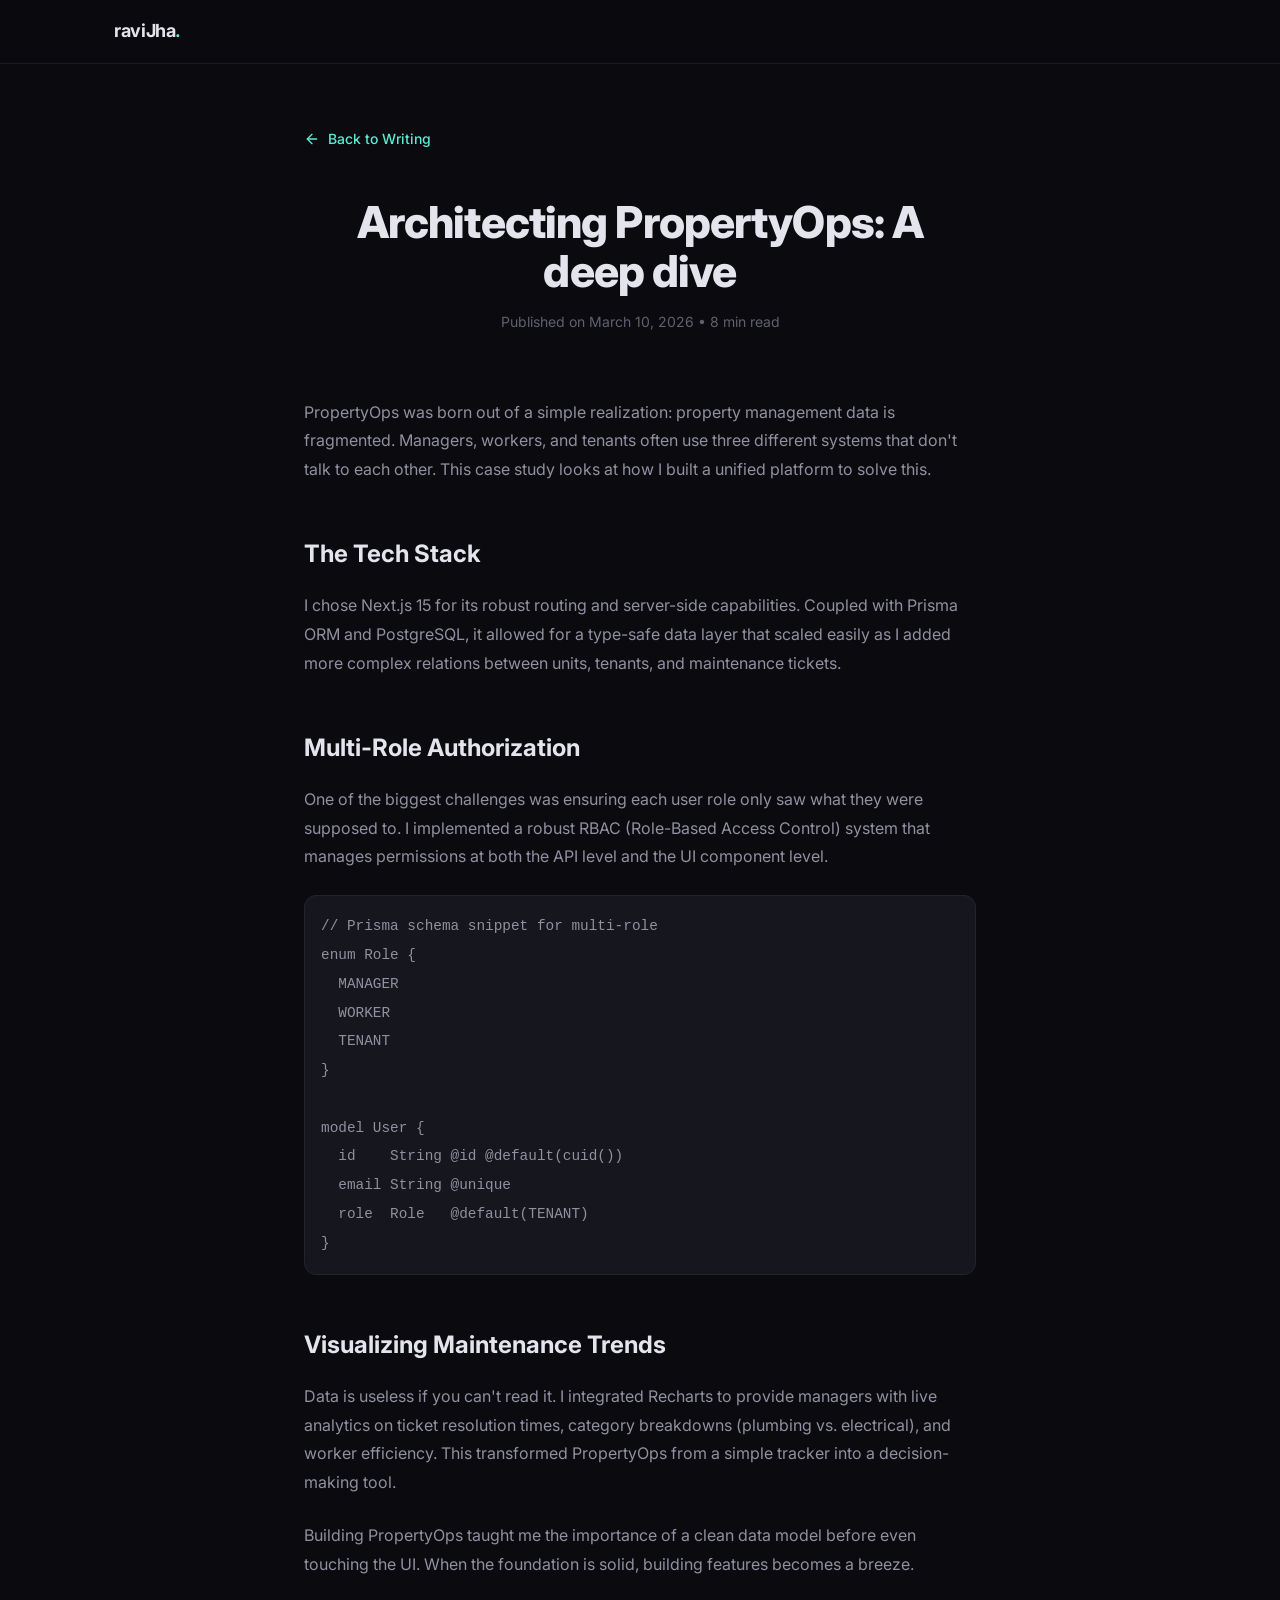
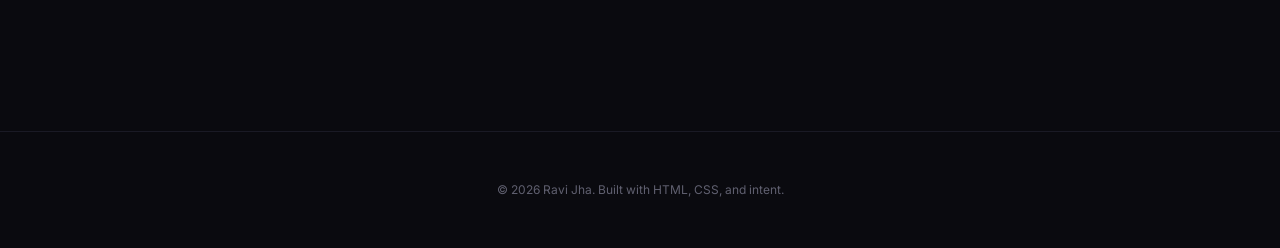
==== blog/building-property-ops.html @ 8fcde9bc "feat: add technical writing section and initial blog posts" ====
<!DOCTYPE html>
<html lang="en">
<head>
  <meta charset="UTF-8">
  <meta name="viewport" content="width=device-width, initial-scale=1.0">
  <title>Architecting PropertyOps — Ravi Jha</title>
  <link rel="stylesheet" href="../styles.css">
  <link rel="icon" type="image/png" href="../favicon.png">
</head>
<body>
  <nav class="nav">
    <div class="container">
      <a href="../index.html" class="nav-logo">raviJha<span>.</span></a>
    </div>
  </nav>

  <main class="post-container">
    <a href="../index.html#writing" class="post-back-link">
      <svg xmlns="http://www.w3.org/2000/svg" width="16" height="16" viewBox="0 0 24 24" fill="none" stroke="currentColor" stroke-width="2" stroke-linecap="round" stroke-linejoin="round"><line x1="19" y1="12" x2="5" y2="12"></line><polyline points="12 19 5 12 12 5"></polyline></svg>
      Back to Writing
    </a>

    <header class="post-header">
      <h1 class="post-title">Architecting PropertyOps: A deep dive</h1>
      <div class="post-meta">Published on March 10, 2026 • 8 min read</div>
    </header>

    <article class="post-content">
      <p>PropertyOps was born out of a simple realization: property management data is fragmented. Managers, workers, and tenants often use three different systems that don't talk to each other. This case study looks at how I built a unified platform to solve this.</p>
      
      <h2>The Tech Stack</h2>
      <p>I chose Next.js 15 for its robust routing and server-side capabilities. Coupled with Prisma ORM and PostgreSQL, it allowed for a type-safe data layer that scaled easily as I added more complex relations between units, tenants, and maintenance tickets.</p>
      
      <h2>Multi-Role Authorization</h2>
      <p>One of the biggest challenges was ensuring each user role only saw what they were supposed to. I implemented a robust RBAC (Role-Based Access Control) system that manages permissions at both the API level and the UI component level.</p>

      <pre><code>// Prisma schema snippet for multi-role
enum Role {
  MANAGER
  WORKER
  TENANT
}

model User {
  id    String @id @default(cuid())
  email String @unique
  role  Role   @default(TENANT)
}</code></pre>

      <h2>Visualizing Maintenance Trends</h2>
      <p>Data is useless if you can't read it. I integrated Recharts to provide managers with live analytics on ticket resolution times, category breakdowns (plumbing vs. electrical), and worker efficiency. This transformed PropertyOps from a simple tracker into a decision-making tool.</p>

      <p>Building PropertyOps taught me the importance of a clean data model before even touching the UI. When the foundation is solid, building features becomes a breeze.</p>
    </article>
  </main>

  <footer class="footer">
    <div class="container">
      <p>© 2026 Ravi Jha. Built with HTML, CSS, and intent.</p>
    </div>
  </footer>
</body>
</html>
---- styles.css ----
/* ============================================
   DESIGN SYSTEM — Ravi Jha Portfolio
   ============================================ */

@import url('https://fonts.googleapis.com/css2?family=Inter:wght@400;500;600;700;800&display=swap');

/* --- Tokens --- */
:root {
  --color-bg: #0a0a0f;
  --color-bg-raised: #111118;
  --color-bg-card: #16161f;
  --color-bg-card-hover: #1c1c28;
  --color-border: #23232f;
  --color-border-subtle: #1a1a25;

  --color-text: #e4e4ec;
  --color-text-secondary: #9090a0;
  --color-text-muted: #606070;

  --color-accent: #5eead4;
  --color-accent-dim: rgba(94, 234, 212, 0.12);
  --color-accent-glow: rgba(94, 234, 212, 0.06);

  --font: 'Inter', -apple-system, BlinkMacSystemFont, 'Segoe UI', sans-serif;

  --fs-xs: 0.75rem;
  --fs-sm: 0.875rem;
  --fs-base: 1rem;
  --fs-lg: 1.125rem;
  --fs-xl: 1.5rem;
  --fs-2xl: 2rem;
  --fs-3xl: 2.75rem;
  --fs-4xl: 3.5rem;

  --space-xs: 0.5rem;
  --space-sm: 0.75rem;
  --space-md: 1rem;
  --space-lg: 1.5rem;
  --space-xl: 2rem;
  --space-2xl: 3rem;
  --space-3xl: 4rem;
  --space-4xl: 6rem;
  --space-5xl: 8rem;

  --radius: 12px;
  --radius-sm: 8px;
  --radius-lg: 16px;

  --max-width: 1100px;
  --nav-height: 64px;

  --transition: 0.25s cubic-bezier(0.4, 0, 0.2, 1);
}

/* --- Reset --- */
*, *::before, *::after {
  box-sizing: border-box;
  margin: 0;
  padding: 0;
}

html {
  scroll-behavior: smooth;
  scroll-padding-top: var(--nav-height);
  -webkit-font-smoothing: antialiased;
  -moz-osx-font-smoothing: grayscale;
}

body {
  font-family: var(--font);
  font-size: var(--fs-base);
  line-height: 1.6;
  color: var(--color-text);
  background-color: var(--color-bg);
}

a {
  color: inherit;
  text-decoration: none;
}

ul, ol {
  list-style: none;
}

img {
  max-width: 100%;
  display: block;
}

button {
  font-family: inherit;
  cursor: pointer;
  border: none;
  background: none;
}

/* --- Utilities --- */
.container {
  width: 100%;
  max-width: var(--max-width);
  margin: 0 auto;
  padding: 0 var(--space-lg);
}

.section {
  padding: var(--space-5xl) 0;
}

.section-label {
  font-size: var(--fs-xs);
  font-weight: 700;
  letter-spacing: 0.15em;
  text-transform: uppercase;
  color: var(--color-accent);
  margin-bottom: var(--space-sm);
}

.section-heading {
  font-size: var(--fs-2xl);
  font-weight: 800;
  letter-spacing: -0.02em;
  line-height: 1.2;
  color: var(--color-text);
  margin-bottom: var(--space-lg);
}

/* scroll-reveal animation */
.reveal {
  opacity: 0;
  transform: translateY(24px);
  transition: opacity 0.6s var(--transition), transform 0.6s var(--transition);
}

.reveal.visible {
  opacity: 1;
  transform: translateY(0);
}


/* ============================================
   NAVIGATION
   ============================================ */

.nav {
  position: fixed;
  top: 0;
  left: 0;
  right: 0;
  height: var(--nav-height);
  background: rgba(10, 10, 15, 0.85);
  backdrop-filter: blur(16px);
  -webkit-backdrop-filter: blur(16px);
  border-bottom: 1px solid var(--color-border-subtle);
  z-index: 100;
  display: flex;
  align-items: center;
}

.nav .container {
  display: flex;
  align-items: center;
  justify-content: space-between;
}

.nav-logo {
  font-size: var(--fs-lg);
  font-weight: 700;
  color: var(--color-text);
  letter-spacing: -0.02em;
}

.nav-logo span {
  color: var(--color-accent);
}

.nav-links {
  display: flex;
  align-items: center;
  gap: var(--space-xl);
}

.nav-links a {
  font-size: var(--fs-sm);
  font-weight: 500;
  color: var(--color-text-secondary);
  transition: color var(--transition);
  position: relative;
}

.nav-links a:hover {
  color: var(--color-text);
}

.nav-links a::after {
  content: '';
  position: absolute;
  bottom: -4px;
  left: 0;
  width: 0;
  height: 1.5px;
  background: var(--color-accent);
  transition: width var(--transition);
}

.nav-links a:hover::after {
  width: 100%;
}

.nav-cta {
  font-size: var(--fs-sm);
  font-weight: 600;
  color: var(--color-bg) !important;
  background: var(--color-accent);
  padding: 8px 20px;
  border-radius: 999px;
  transition: opacity var(--transition), transform var(--transition);
}

.nav-cta:hover {
  opacity: 0.9;
  transform: translateY(-1px);
}

.nav-cta::after {
  display: none !important;
}

/* Mobile nav toggle */
.nav-toggle {
  display: none;
  flex-direction: column;
  gap: 5px;
  padding: 4px;
}

.nav-toggle span {
  display: block;
  width: 22px;
  height: 2px;
  background: var(--color-text);
  border-radius: 2px;
  transition: var(--transition);
}


/* ============================================
   HERO
   ============================================ */

.hero {
  min-height: 100vh;
  display: flex;
  align-items: center;
  padding-top: var(--nav-height);
  position: relative;
  overflow: hidden;
}

.hero::before {
  content: '';
  position: absolute;
  top: 0;
  right: -20%;
  width: 600px;
  height: 600px;
  background: radial-gradient(circle, var(--color-accent-glow) 0%, transparent 70%);
  pointer-events: none;
}

.hero-content {
  max-width: 680px;
}

.hero-greeting {
  font-size: var(--fs-sm);
  font-weight: 600;
  letter-spacing: 0.1em;
  text-transform: uppercase;
  color: var(--color-accent);
  margin-bottom: var(--space-md);
}

.hero-title {
  font-size: var(--fs-4xl);
  font-weight: 800;
  line-height: 1.05;
  letter-spacing: -0.03em;
  color: var(--color-text);
  margin-bottom: var(--space-lg);
}

.hero-title .accent {
  color: var(--color-accent);
}

.hero-description {
  font-size: var(--fs-lg);
  line-height: 1.7;
  color: var(--color-text-secondary);
  max-width: 540px;
  margin-bottom: var(--space-2xl);
}

.hero-actions {
  display: flex;
  align-items: center;
  gap: var(--space-md);
  flex-wrap: wrap;
}

.btn-primary {
  display: inline-flex;
  align-items: center;
  gap: 8px;
  font-size: var(--fs-sm);
  font-weight: 600;
  color: var(--color-bg);
  background: var(--color-accent);
  padding: 12px 28px;
  border-radius: 999px;
  transition: opacity var(--transition), transform var(--transition), box-shadow var(--transition);
}

.btn-primary:hover {
  opacity: 0.9;
  transform: translateY(-2px);
  box-shadow: 0 8px 24px rgba(94, 234, 212, 0.2);
}

.btn-primary svg {
  width: 16px;
  height: 16px;
}

.btn-secondary {
  display: inline-flex;
  align-items: center;
  gap: 8px;
  font-size: var(--fs-sm);
  font-weight: 500;
  color: var(--color-text-secondary);
  padding: 12px 24px;
  border: 1px solid var(--color-border);
  border-radius: 999px;
  transition: color var(--transition), border-color var(--transition);
}

.btn-secondary:hover {
  color: var(--color-text);
  border-color: var(--color-text-muted);
}

/* ============================================
   PROJECTS
   ============================================ */

.projects {
  background: var(--color-bg);
}

.projects-grid {
  display: flex;
  flex-direction: column;
  gap: var(--space-lg);
}

.project-card {
  background: var(--color-bg-card);
  border: 1px solid var(--color-border);
  border-radius: var(--radius-lg);
  overflow: hidden;
  transition: border-color var(--transition), box-shadow var(--transition);
}

.project-card:hover {
  border-color: var(--color-border);
  box-shadow: 0 4px 24px rgba(0, 0, 0, 0.3);
}

.project-header {
  display: flex;
  align-items: flex-start;
  justify-content: space-between;
  padding: var(--space-xl);
  cursor: pointer;
  gap: var(--space-md);
}

.project-meta {
  flex: 1;
}

.project-name {
  font-size: var(--fs-xl);
  font-weight: 700;
  color: var(--color-text);
  letter-spacing: -0.01em;
  margin-bottom: 6px;
}

.project-tagline {
  font-size: var(--fs-sm);
  color: var(--color-text-secondary);
  line-height: 1.5;
}

.project-tech {
  display: flex;
  flex-wrap: wrap;
  gap: 6px;
  margin-top: var(--space-sm);
}

.tech-tag {
  font-size: var(--fs-xs);
  font-weight: 500;
  color: var(--color-accent);
  background: var(--color-accent-dim);
  padding: 4px 10px;
  border-radius: 999px;
}

.project-toggle {
  display: flex;
  align-items: center;
  justify-content: center;
  width: 36px;
  height: 36px;
  border-radius: 50%;
  background: var(--color-bg-raised);
  border: 1px solid var(--color-border);
  color: var(--color-text-secondary);
  font-size: var(--fs-lg);
  flex-shrink: 0;
  margin-top: 4px;
  transition: background var(--transition), color var(--transition), transform var(--transition);
}

.project-card:hover .project-toggle {
  background: var(--color-accent-dim);
  color: var(--color-accent);
}

.project-card.expanded .project-toggle {
  transform: rotate(45deg);
  background: var(--color-accent-dim);
  color: var(--color-accent);
}

.project-detail {
  max-height: 0;
  overflow: hidden;
  transition: max-height 0.45s cubic-bezier(0.4, 0, 0.2, 1);
}

.project-card.expanded .project-detail {
  max-height: 2500px;
}

.project-detail-inner {
  padding: 0 var(--space-xl) var(--space-xl);
  border-top: 1px solid var(--color-border-subtle);
}

.project-detail-grid {
  display: grid;
  grid-template-columns: 1fr 1fr;
  gap: var(--space-xl);
  margin-top: var(--space-xl);
}

.detail-block h4 {
  font-size: var(--fs-xs);
  font-weight: 700;
  letter-spacing: 0.12em;
  text-transform: uppercase;
  color: var(--color-accent);
  margin-bottom: var(--space-xs);
}

.detail-block p {
  font-size: var(--fs-sm);
  color: var(--color-text-secondary);
  line-height: 1.65;
}

.project-links {
  display: flex;
  gap: var(--space-md);
  margin-top: var(--space-xl);
  padding-top: var(--space-lg);
  border-top: 1px solid var(--color-border-subtle);
}

.project-link {
  font-size: var(--fs-sm);
  font-weight: 500;
  color: var(--color-accent);
  display: inline-flex;
  align-items: center;
  gap: 6px;
  transition: opacity var(--transition);
}

.project-link:hover {
  opacity: 0.75;
}

.project-link svg {
  width: 14px;
  height: 14px;
}


/* ============================================
   ABOUT
   ============================================ */

.about {
  background: var(--color-bg-raised);
}

.about-content {
  max-width: 680px;
}

.about-content p {
  font-size: var(--fs-base);
  line-height: 1.75;
  color: var(--color-text-secondary);
  margin-bottom: var(--space-lg);
}

.about-content p:last-child {
  margin-bottom: 0;
}

.about-content strong {
  color: var(--color-text);
  font-weight: 600;
}


/* ============================================
   SKILLS
   ============================================ */

.skills-grid {
  display: flex;
  flex-wrap: wrap;
  gap: 10px;
}

.skill-tag {
  font-size: var(--fs-sm);
  font-weight: 500;
  color: var(--color-text-secondary);
  background: var(--color-bg-card);
  border: 1px solid var(--color-border);
  padding: 10px 18px;
  border-radius: var(--radius-sm);
  transition: color var(--transition), border-color var(--transition), background var(--transition);
}

.skill-tag:hover {
  color: var(--color-accent);
  border-color: var(--color-accent);
  background: var(--color-accent-dim);
}


/* ============================================
   CONTACT
   ============================================ */

.contact {
  background: var(--color-bg-raised);
  text-align: center;
}

.contact .section-heading {
  max-width: 480px;
  margin-left: auto;
  margin-right: auto;
}

.contact-subtext {
  font-size: var(--fs-base);
  color: var(--color-text-secondary);
  max-width: 460px;
  margin: 0 auto var(--space-2xl);
  line-height: 1.7;
}

.contact-actions {
  display: flex;
  align-items: center;
  justify-content: center;
  gap: var(--space-md);
  flex-wrap: wrap;
  margin-bottom: var(--space-2xl);
}

.contact-socials {
  display: flex;
  align-items: center;
  justify-content: center;
  gap: var(--space-lg);
}

.social-link {
  display: inline-flex;
  align-items: center;
  gap: 8px;
  font-size: var(--fs-sm);
  font-weight: 500;
  color: var(--color-text-muted);
  transition: color var(--transition);
}

.social-link:hover {
  color: var(--color-text);
}

.social-link svg {
  width: 18px;
  height: 18px;
}


/* ============================================
   FOOTER
   ============================================ */

.footer {
  padding: var(--space-2xl) 0;
  border-top: 1px solid var(--color-border-subtle);
  text-align: center;
}

.footer p {
  font-size: var(--fs-xs);
  color: var(--color-text-muted);
}


/* ============================================
   RESPONSIVE
   ============================================ */

@media (max-width: 768px) {
  .container {
    padding: 0 var(--space-md);
  }

  .section {
    padding: var(--space-3xl) 0;
  }

  /* Nav */
  .nav-links {
    display: none;
    position: fixed;
    top: var(--nav-height);
    left: 0;
    right: 0;
    bottom: 0;
    background: rgba(10, 10, 15, 0.97);
    backdrop-filter: blur(20px);
    flex-direction: column;
    justify-content: center;
    align-items: center;
    gap: var(--space-2xl);
  }

  .nav-links.open {
    display: flex;
  }

  .nav-links a {
    font-size: var(--fs-xl);
  }

  .nav-toggle {
    display: flex;
  }

  /* Hero */
  .hero-title {
    font-size: var(--fs-2xl);
  }

  .hero-description {
    font-size: var(--fs-base);
  }

  .hero-actions {
    flex-direction: column;
    align-items: stretch;
  }

  .btn-primary,
  .btn-secondary {
    justify-content: center;
  }

  /* Projects */
  .project-detail-grid {
    grid-template-columns: 1fr;
    gap: var(--space-lg);
  }

  .project-header {
    padding: var(--space-lg);
  }

  .project-detail-inner {
    padding: 0 var(--space-lg) var(--space-lg);
  }

  /* Section headings */
  .section-heading {
    font-size: var(--fs-xl);
  }
}

@media (min-width: 769px) and (max-width: 1024px) {
  .hero-title {
    font-size: var(--fs-3xl);
  }
}

/* ============================================
   WRITING SECTION
   ============================================ */

.writing-grid {
  display: grid;
  grid-template-columns: repeat(auto-fill, minmax(360px, 1fr));
  gap: var(--space-xl);
}

.writing-card {
  background: var(--color-bg-card);
  border: 1px solid var(--color-border);
  border-radius: var(--radius-lg);
  transition: transform var(--transition), border-color var(--transition), box-shadow var(--transition);
  height: 100%;
}

.writing-card:hover {
  transform: translateY(-4px);
  border-color: var(--color-accent-dim);
  box-shadow: 0 12px 32px rgba(0, 0, 0, 0.4);
}

.writing-card-inner {
  display: flex;
  flex-direction: column;
  height: 100%;
  padding: var(--space-xl);
}

.writing-header {
  display: flex;
  justify-content: space-between;
  align-items: center;
  margin-bottom: var(--space-md);
}

.writing-date {
  font-size: var(--fs-xs);
  color: var(--color-text-muted);
  font-weight: 500;
}

.writing-category {
  font-size: var(--fs-xs);
  font-weight: 600;
  color: var(--color-accent);
  background: var(--color-accent-dim);
  padding: 4px 10px;
  border-radius: 999px;
  text-transform: uppercase;
  letter-spacing: 0.05em;
}

.writing-title {
  font-size: var(--fs-lg);
  font-weight: 700;
  line-height: 1.4;
  color: var(--color-text);
  margin-bottom: var(--space-sm);
  transition: color var(--transition);
}

.writing-card:hover .writing-title {
  color: var(--color-accent);
}

.writing-excerpt {
  font-size: var(--fs-sm);
  color: var(--color-text-secondary);
  line-height: 1.6;
  margin-bottom: var(--space-lg);
  flex-grow: 1;
}

.writing-footer {
  display: flex;
  align-items: center;
  gap: 8px;
  margin-top: auto;
}

.read-more {
  font-size: var(--fs-sm);
  font-weight: 600;
  color: var(--color-text);
}

.arrow-icon {
  width: 16px;
  height: 16px;
  transition: transform var(--transition);
}

.writing-card:hover .arrow-icon {
  transform: translateX(4px);
}

/* --- Responsive for Writing --- */
@media (max-width: 640px) {
  .writing-grid {
    grid-template-columns: 1fr;
  }
}

/* ============================================
   BLOG POST CONTENT (General Typography)
   ============================================ */

.post-container {
  max-width: 720px;
  margin: 0 auto;
  padding: var(--space-5xl) var(--space-lg);
}

.post-header {
  margin-bottom: var(--space-3xl);
  text-align: center;
}

.post-title {
  font-size: var(--fs-3xl);
  font-weight: 800;
  line-height: 1.1;
  letter-spacing: -0.02em;
  margin-bottom: var(--space-md);
}

.post-meta {
  color: var(--color-text-muted);
  font-size: var(--fs-sm);
}

.post-content {
  font-size: var(--fs-base);
  line-height: 1.8;
  color: var(--color-text-secondary);
}

.post-content p {
  margin-bottom: var(--space-lg);
}

.post-content h2 {
  font-size: var(--fs-xl);
  font-weight: 700;
  color: var(--color-text);
  margin: var(--space-2xl) 0 var(--space-md);
}

.post-content h3 {
  font-size: var(--fs-lg);
  font-weight: 700;
  color: var(--color-text);
  margin: var(--space-xl) 0 var(--space-md);
}

.post-content ul, .post-content ol {
  margin-bottom: var(--space-lg);
  padding-left: var(--space-lg);
}

.post-content li {
  margin-bottom: var(--space-xs);
}

.post-content pre {
  background: var(--color-bg-card);
  border: 1px solid var(--color-border);
  border-radius: var(--radius);
  padding: var(--space-md);
  overflow-x: auto;
  margin: var(--space-lg) 0;
}

.post-content code {
  font-family: 'Courier New', Courier, monospace;
  font-size: 0.9em;
  background: var(--color-bg-raised);
  padding: 2px 6px;
  border-radius: 4px;
}

.post-content pre code {
  background: transparent;
  padding: 0;
}

.post-back-link {
  display: inline-flex;
  align-items: center;
  gap: 8px;
  font-size: var(--fs-sm);
  font-weight: 500;
  color: var(--color-accent);
  margin-bottom: var(--space-2xl);
  transition: transform var(--transition);
}

.post-back-link:hover {
  transform: translateX(-4px);
}
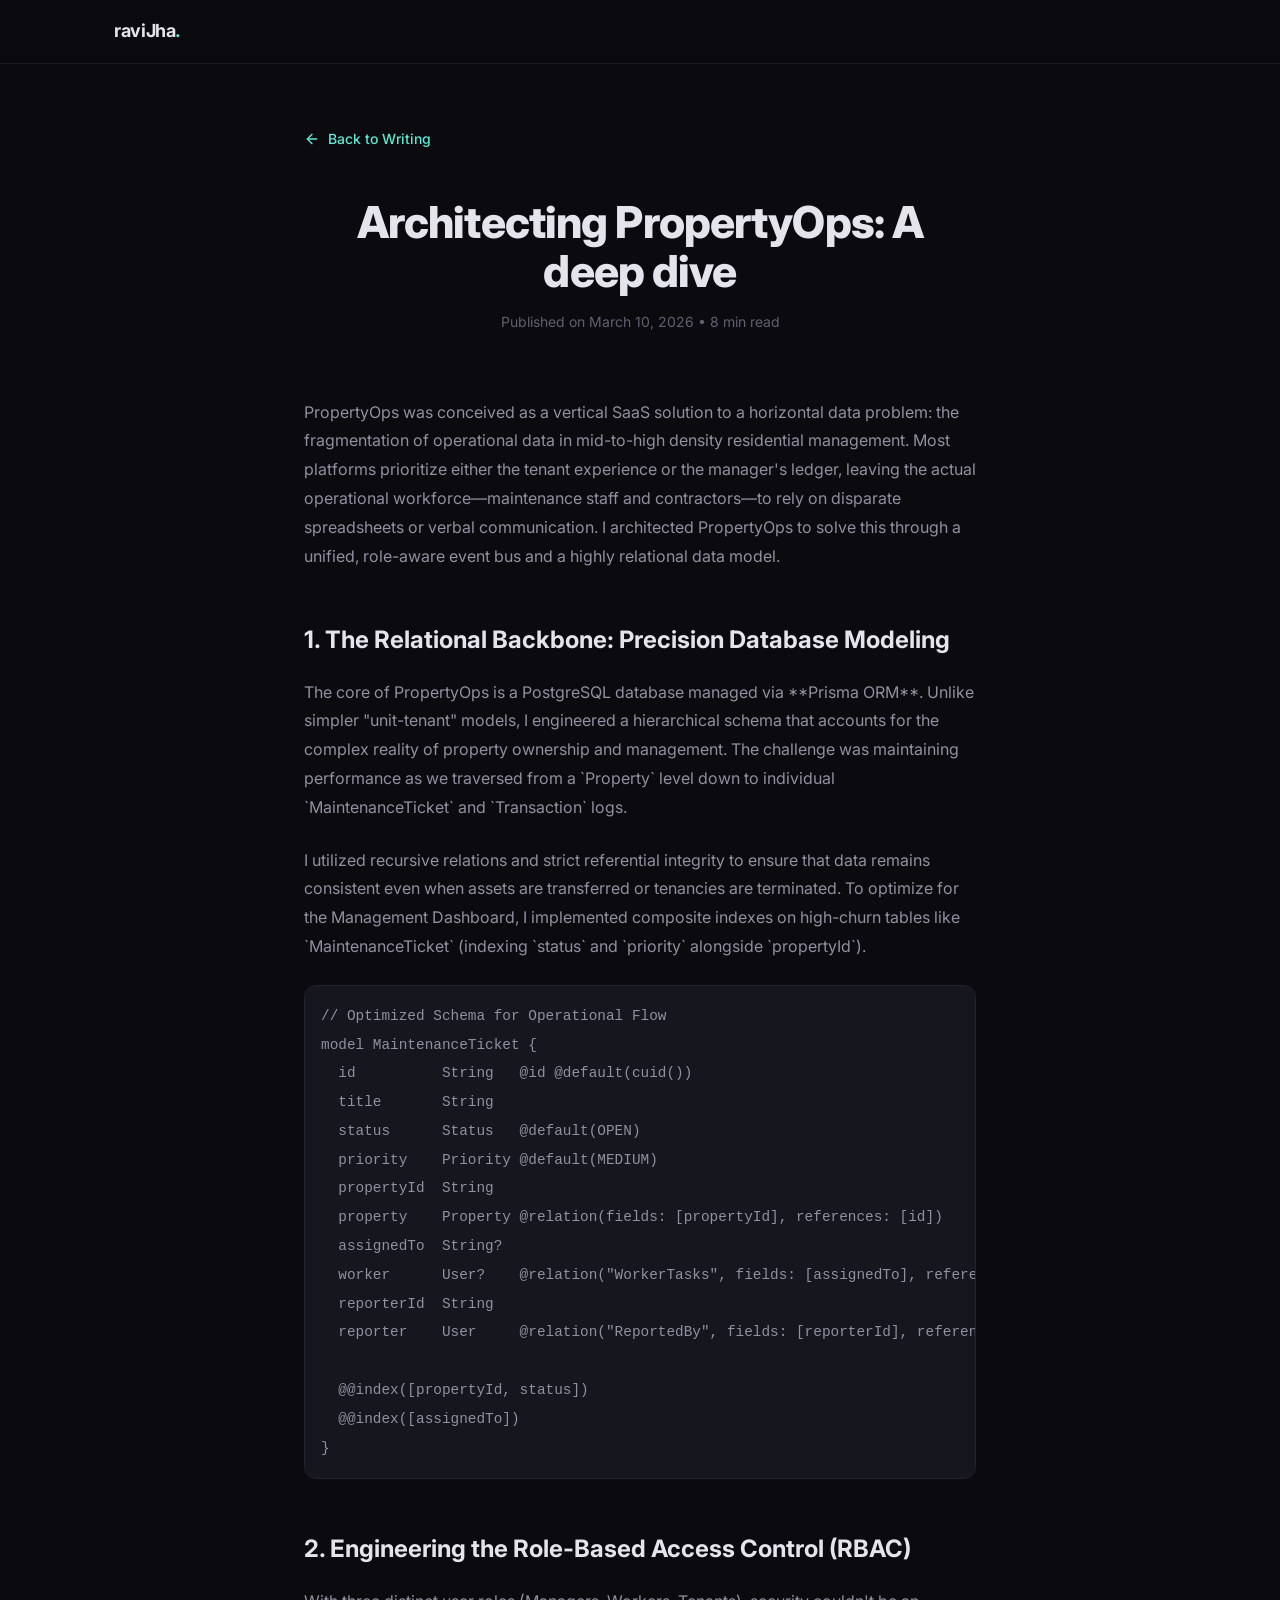
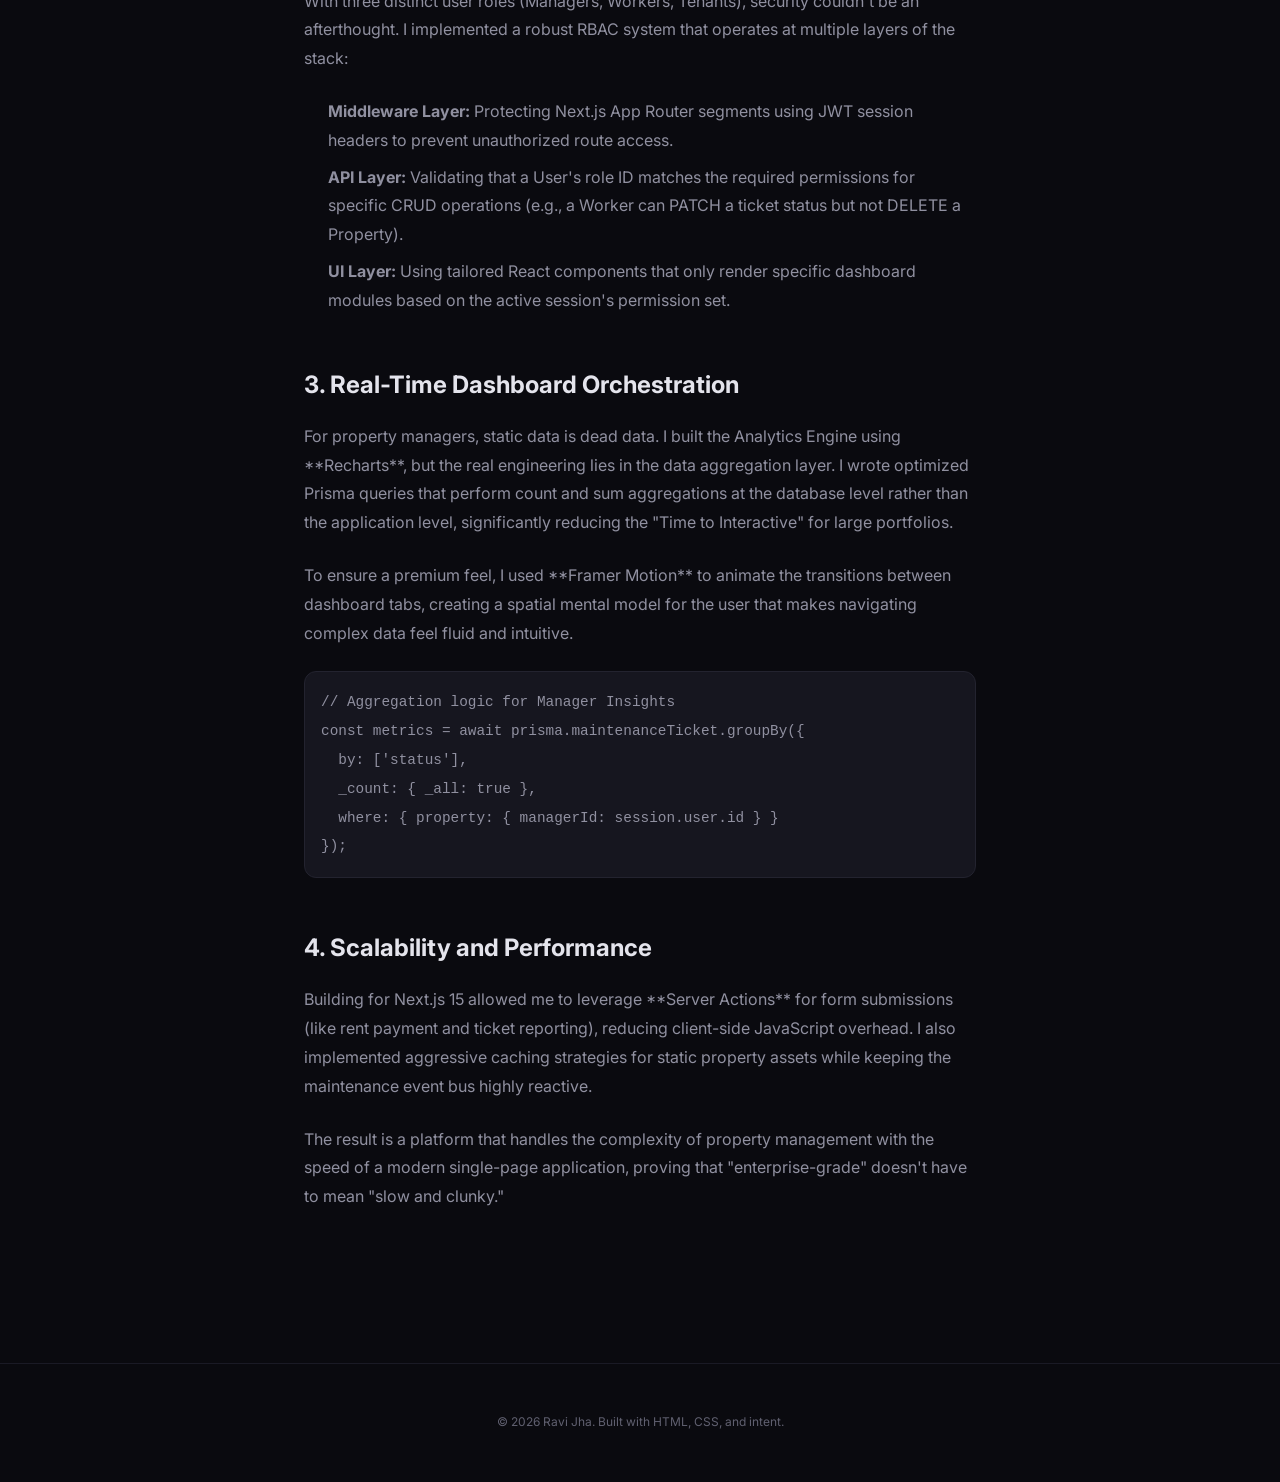
==== commit 0cb3f88b: "docs: expand PropertyOps article with deep technical details" ====
--- a/blog/building-property-ops.html
+++ b/blog/building-property-ops.html
@@ -26,31 +26,55 @@
     </header>
 
     <article class="post-content">
-      <p>PropertyOps was born out of a simple realization: property management data is fragmented. Managers, workers, and tenants often use three different systems that don't talk to each other. This case study looks at how I built a unified platform to solve this.</p>
+      <p>PropertyOps was conceived as a vertical SaaS solution to a horizontal data problem: the fragmentation of operational data in mid-to-high density residential management. Most platforms prioritize either the tenant experience or the manager's ledger, leaving the actual operational workforce—maintenance staff and contractors—to rely on disparate spreadsheets or verbal communication. I architected PropertyOps to solve this through a unified, role-aware event bus and a highly relational data model.</p>
       
-      <h2>The Tech Stack</h2>
-      <p>I chose Next.js 15 for its robust routing and server-side capabilities. Coupled with Prisma ORM and PostgreSQL, it allowed for a type-safe data layer that scaled easily as I added more complex relations between units, tenants, and maintenance tickets.</p>
+      <h2>1. The Relational Backbone: Precision Database Modeling</h2>
+      <p>The core of PropertyOps is a PostgreSQL database managed via **Prisma ORM**. Unlike simpler "unit-tenant" models, I engineered a hierarchical schema that accounts for the complex reality of property ownership and management. The challenge was maintaining performance as we traversed from a `Property` level down to individual `MaintenanceTicket` and `Transaction` logs.</p>
+
+      <p>I utilized recursive relations and strict referential integrity to ensure that data remains consistent even when assets are transferred or tenancies are terminated. To optimize for the Management Dashboard, I implemented composite indexes on high-churn tables like `MaintenanceTicket` (indexing `status` and `priority` alongside `propertyId`).</p>
       
-      <h2>Multi-Role Authorization</h2>
-      <p>One of the biggest challenges was ensuring each user role only saw what they were supposed to. I implemented a robust RBAC (Role-Based Access Control) system that manages permissions at both the API level and the UI component level.</p>
+      <pre><code>// Optimized Schema for Operational Flow
+model MaintenanceTicket {
+  id          String   @id @default(cuid())
+  title       String
+  status      Status   @default(OPEN)
+  priority    Priority @default(MEDIUM)
+  propertyId  String
+  property    Property @relation(fields: [propertyId], references: [id])
+  assignedTo  String?
+  worker      User?    @relation("WorkerTasks", fields: [assignedTo], references: [id])
+  reporterId  String
+  reporter    User     @relation("ReportedBy", fields: [reporterId], references: [id])
+  
+  @@index([propertyId, status])
+  @@index([assignedTo])
+}</code></pre>
+      
+      <h2>2. Engineering the Role-Based Access Control (RBAC)</h2>
+      <p>With three distinct user roles (Managers, Workers, Tenants), security couldn't be an afterthought. I implemented a robust RBAC system that operates at multiple layers of the stack:</p>
+      <ul>
+        <li><strong>Middleware Layer:</strong> Protecting Next.js App Router segments using JWT session headers to prevent unauthorized route access.</li>
+        <li><strong>API Layer:</strong> Validating that a User's role ID matches the required permissions for specific CRUD operations (e.g., a Worker can PATCH a ticket status but not DELETE a Property).</li>
+        <li><strong>UI Layer:</strong> Using tailored React components that only render specific dashboard modules based on the active session's permission set.</li>
+      </ul>
 
-      <pre><code>// Prisma schema snippet for multi-role
-enum Role {
-  MANAGER
-  WORKER
-  TENANT
-}
+      <h2>3. Real-Time Dashboard Orchestration</h2>
+      <p>For property managers, static data is dead data. I built the Analytics Engine using **Recharts**, but the real engineering lies in the data aggregation layer. I wrote optimized Prisma queries that perform count and sum aggregations at the database level rather than the application level, significantly reducing the "Time to Interactive" for large portfolios.</p>
+      
+      <p>To ensure a premium feel, I used **Framer Motion** to animate the transitions between dashboard tabs, creating a spatial mental model for the user that makes navigating complex data feel fluid and intuitive.</p>
 
-model User {
-  id    String @id @default(cuid())
-  email String @unique
-  role  Role   @default(TENANT)
-}</code></pre>
+      <pre><code>// Aggregation logic for Manager Insights
+const metrics = await prisma.maintenanceTicket.groupBy({
+  by: ['status'],
+  _count: { _all: true },
+  where: { property: { managerId: session.user.id } }
+});</code></pre>
 
-      <h2>Visualizing Maintenance Trends</h2>
-      <p>Data is useless if you can't read it. I integrated Recharts to provide managers with live analytics on ticket resolution times, category breakdowns (plumbing vs. electrical), and worker efficiency. This transformed PropertyOps from a simple tracker into a decision-making tool.</p>
+      <h2>4. Scalability and Performance</h2>
+      <p>Building for Next.js 15 allowed me to leverage **Server Actions** for form submissions (like rent payment and ticket reporting), reducing client-side JavaScript overhead. I also implemented aggressive caching strategies for static property assets while keeping the maintenance event bus highly reactive.</p>
 
-      <p>Building PropertyOps taught me the importance of a clean data model before even touching the UI. When the foundation is solid, building features becomes a breeze.</p>
+      <p>The result is a platform that handles the complexity of property management with the speed of a modern single-page application, proving that "enterprise-grade" doesn't have to mean "slow and clunky."</p>
+
     </article>
   </main>
 
--- a/styles.css
+++ b/styles.css
@@ -665,13 +665,14 @@
     top: var(--nav-height);
     left: 0;
     right: 0;
-    bottom: 0;
-    background: rgba(10, 10, 15, 0.97);
-    backdrop-filter: blur(20px);
+    height: calc(100vh - var(--nav-height));
+    background: #0a0a0f; /* Dark solid background for clarity */
     flex-direction: column;
     justify-content: center;
     align-items: center;
-    gap: var(--space-2xl);
+    gap: var(--space-xl);
+    padding-bottom: 20vh; /* Shift content up slightly for balance */
+    z-index: 1000;
   }
 
   .nav-links.open {
@@ -680,6 +681,14 @@
 
   .nav-links a {
     font-size: var(--fs-xl);
+    font-weight: 700;
+    color: var(--color-text);
+  }
+
+  .nav-cta {
+    font-size: var(--fs-lg);
+    width: auto;
+    text-align: center;
   }
 
   .nav-toggle {
